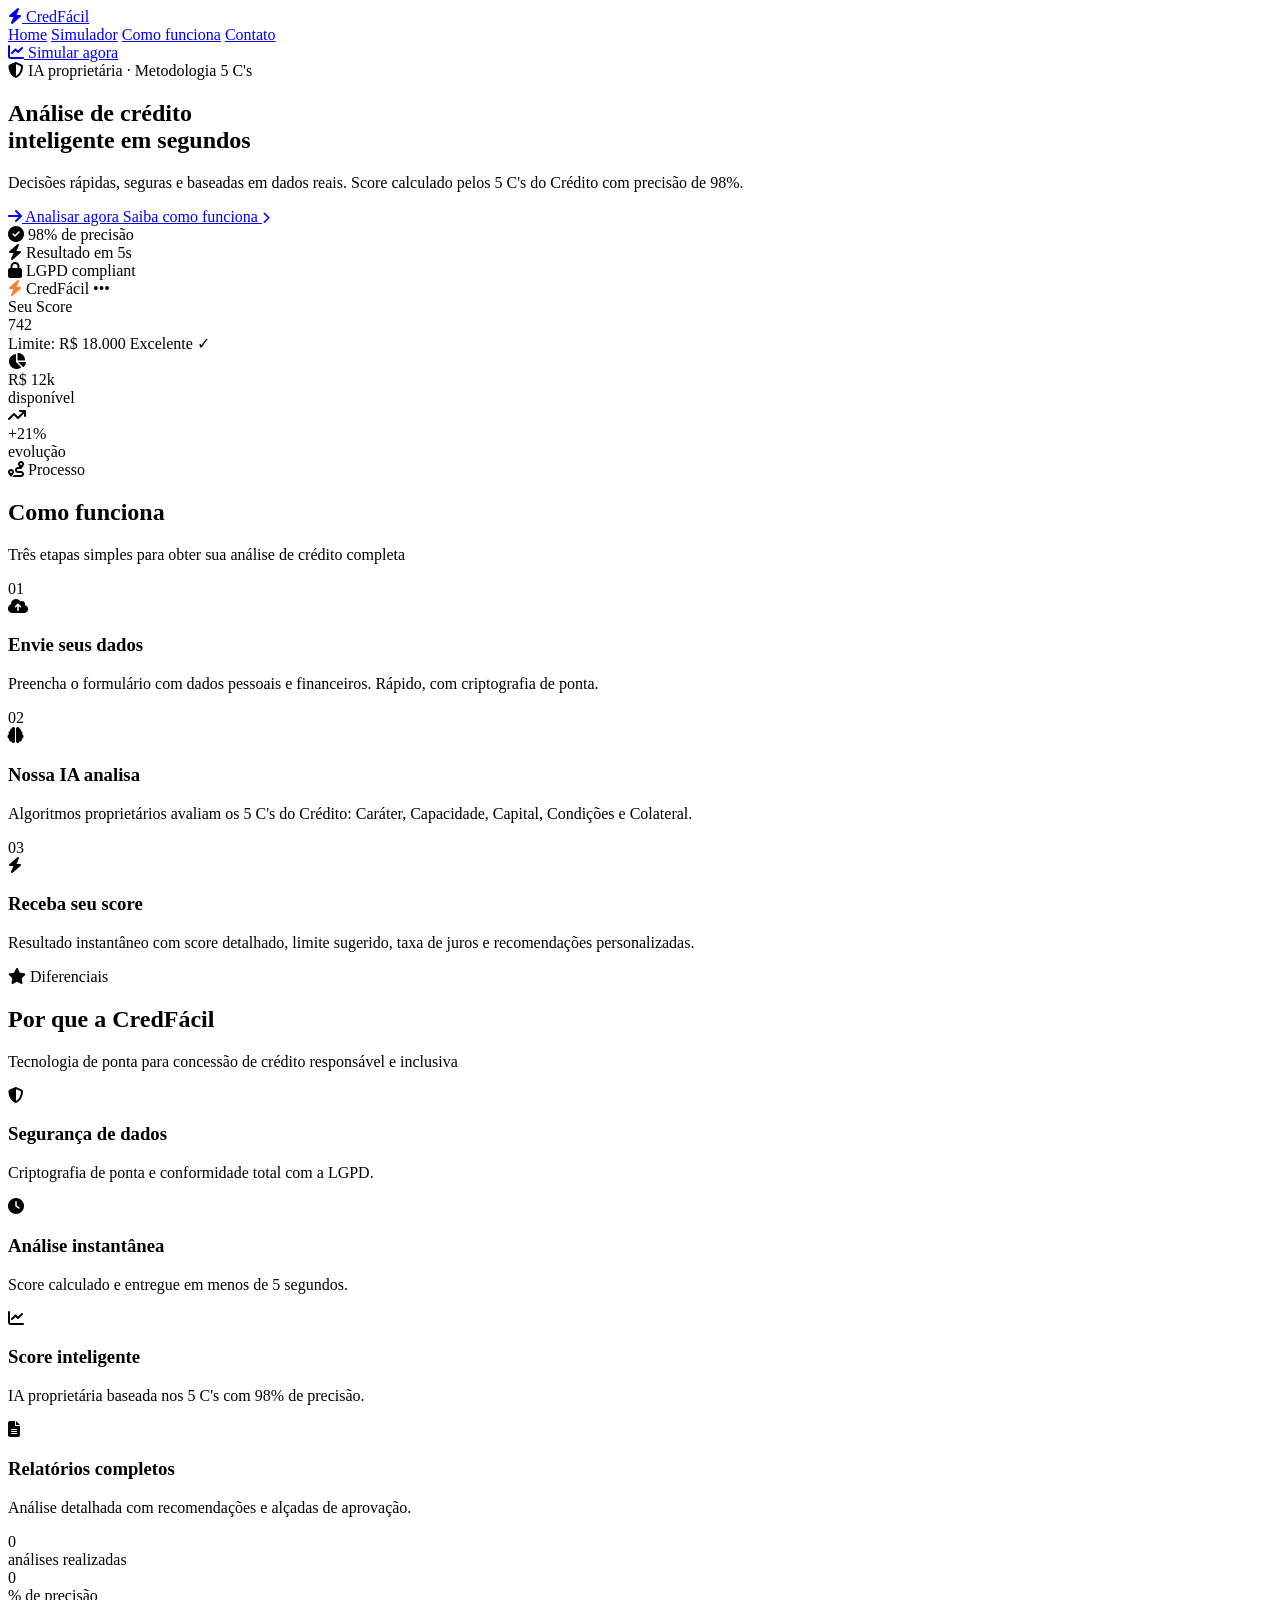
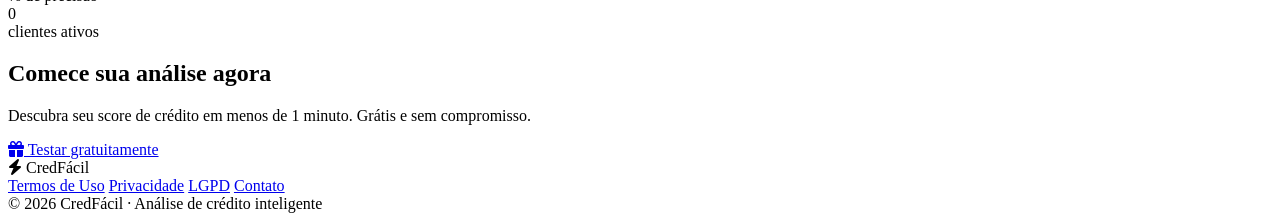
==== index.html @ ec614c06 "Add files via upload" ====
<!DOCTYPE html>
<html lang="pt-BR">
<head>
  <meta charset="UTF-8">
  <meta name="viewport" content="width=device-width, initial-scale=1.0">
  <title>CredFácil · Análise de crédito inteligente</title>

  <!-- Fontes -->
  <link rel="preconnect" href="https://fonts.googleapis.com">
  <link rel="preconnect" href="https://fonts.gstatic.com" crossorigin>
  <link href="https://fonts.googleapis.com/css2?family=Syne:wght@400;500;600;700;800&family=DM+Sans:opsz,wght@9..40,300;9..40,400;9..40,500;9..40,600&display=swap" rel="stylesheet">

  <!-- Ícones -->
  <link rel="stylesheet" href="https://cdnjs.cloudflare.com/ajax/libs/font-awesome/6.4.0/css/all.min.css">

  <!-- Estilos -->
  <link rel="stylesheet" href="css/variables.css">
  <link rel="stylesheet" href="css/components.css">
  <link rel="stylesheet" href="css/index.css">
</head>
<body>

<div class="bg-ambient"></div>

<div class="container">

  <!-- ===== NAVBAR ===== -->
  <header class="navbar">
    <a href="index.html" class="logo">
      <i class="fas fa-bolt"></i> CredFácil
    </a>
    <nav class="nav-links">
      <a href="index.html"        class="nav-link active">Home</a>
      <a href="analise.html"      class="nav-link">Simulador</a>
      <a href="como-funciona.html" class="nav-link">Como funciona</a>
      <a href="contato.html"      class="nav-link">Contato</a>
    </nav>
    <a href="analise.html" class="btn-nav">
      <i class="fas fa-chart-line"></i> Simular agora
    </a>
  </header>

  <!-- ===== HERO ===== -->
  <section class="hero">
    <div class="hero-content">
      <div class="hero-badge">
        <i class="fas fa-shield-alt"></i> IA proprietária · Metodologia 5 C's
      </div>
      <h1 class="hero-title">
        Análise de crédito<br>
        <span class="grad">inteligente em segundos</span>
      </h1>
      <p class="hero-sub">
        Decisões rápidas, seguras e baseadas em dados reais.
        Score calculado pelos 5 C's do Crédito com precisão de 98%.
      </p>
      <div class="hero-cta">
        <a href="analise.html" class="btn-primary">
          <i class="fas fa-arrow-right"></i> Analisar agora
        </a>
        <a href="como-funciona.html" class="btn-ghost">
          Saiba como funciona
          <i class="fas fa-chevron-right" style="font-size:0.75rem"></i>
        </a>
      </div>
      <div class="hero-stats">
        <div class="hero-stat"><i class="fas fa-circle-check"></i> 98% de precisão</div>
        <div class="hero-stat"><i class="fas fa-bolt"></i> Resultado em 5s</div>
        <div class="hero-stat"><i class="fas fa-lock"></i> LGPD compliant</div>
      </div>
    </div>

    <!-- Mockup do celular -->
    <div class="phone-wrap">
      <div class="phone">
        <div class="phone-screen">
          <div class="ph-header">
            <span class="ph-logo">
              <i class="fas fa-bolt" style="color:#FF7E2B;margin-right:4px"></i>CredFácil
            </span>
            <span>•••</span>
          </div>
          <div class="ph-widget">
            <div class="ph-score-label">Seu Score</div>
            <div class="ph-score">742</div>
            <div class="ph-score-row">
              <span class="ph-score-limit">Limite: R$ 18.000</span>
              <span class="ph-score-status">Excelente ✓</span>
            </div>
          </div>
          <div class="ph-chips">
            <div class="ph-chip">
              <i class="fas fa-chart-pie"></i>
              <div class="val">R$ 12k</div>
              <div class="lbl">disponível</div>
            </div>
            <div class="ph-chip">
              <i class="fas fa-arrow-trend-up"></i>
              <div class="val">+21%</div>
              <div class="lbl">evolução</div>
            </div>
          </div>
          <div class="ph-bars">
            <div class="ph-bar" style="height:45%;animation-delay:.1s"></div>
            <div class="ph-bar" style="height:62%;animation-delay:.2s"></div>
            <div class="ph-bar" style="height:40%;animation-delay:.3s"></div>
            <div class="ph-bar" style="height:78%;animation-delay:.4s"></div>
            <div class="ph-bar" style="height:55%;animation-delay:.5s"></div>
            <div class="ph-bar" style="height:90%;animation-delay:.6s"></div>
          </div>
        </div>
      </div>
    </div>
  </section>

  <!-- ===== COMO FUNCIONA ===== -->
  <section class="section" id="como-funciona">
    <div class="badge-label badge-orange"><i class="fas fa-route"></i> Processo</div>
    <h2 class="section-title">Como <span class="grad">funciona</span></h2>
    <p class="section-sub">Três etapas simples para obter sua análise de crédito completa</p>

    <div class="steps-grid">
      <div class="step-card">
        <div class="step-num">01</div>
        <div class="step-icon"><i class="fas fa-cloud-upload-alt"></i></div>
        <h3>Envie seus dados</h3>
        <p>Preencha o formulário com dados pessoais e financeiros. Rápido, com criptografia de ponta.</p>
      </div>
      <div class="step-card">
        <div class="step-num">02</div>
        <div class="step-icon"><i class="fas fa-brain"></i></div>
        <h3>Nossa IA analisa</h3>
        <p>Algoritmos proprietários avaliam os 5 C's do Crédito: Caráter, Capacidade, Capital, Condições e Colateral.</p>
      </div>
      <div class="step-card">
        <div class="step-num">03</div>
        <div class="step-icon"><i class="fas fa-bolt"></i></div>
        <h3>Receba seu score</h3>
        <p>Resultado instantâneo com score detalhado, limite sugerido, taxa de juros e recomendações personalizadas.</p>
      </div>
    </div>
  </section>

  <!-- ===== BENEFÍCIOS ===== -->
  <section class="section">
    <div class="badge-label badge-purple"><i class="fas fa-star"></i> Diferenciais</div>
    <h2 class="section-title">Por que a <span class="grad">CredFácil</span></h2>
    <p class="section-sub">Tecnologia de ponta para concessão de crédito responsável e inclusiva</p>

    <div class="benefits-grid">
      <div class="benefit-card">
        <div class="benefit-icon"><i class="fas fa-shield-alt"></i></div>
        <h3>Segurança de dados</h3>
        <p>Criptografia de ponta e conformidade total com a LGPD.</p>
      </div>
      <div class="benefit-card">
        <div class="benefit-icon"><i class="fas fa-clock"></i></div>
        <h3>Análise instantânea</h3>
        <p>Score calculado e entregue em menos de 5 segundos.</p>
      </div>
      <div class="benefit-card">
        <div class="benefit-icon"><i class="fas fa-chart-line"></i></div>
        <h3>Score inteligente</h3>
        <p>IA proprietária baseada nos 5 C's com 98% de precisão.</p>
      </div>
      <div class="benefit-card">
        <div class="benefit-icon"><i class="fas fa-file-alt"></i></div>
        <h3>Relatórios completos</h3>
        <p>Análise detalhada com recomendações e alçadas de aprovação.</p>
      </div>
    </div>
  </section>

  <!-- ===== ESTATÍSTICAS ===== -->
  <div class="stats-section">
    <div>
      <div class="stat-num" data-target="25000">0</div>
      <div class="stat-lbl">análises realizadas</div>
    </div>
    <div>
      <div class="stat-num" data-target="98">0</div>
      <div class="stat-lbl">% de precisão</div>
    </div>
    <div>
      <div class="stat-num" data-target="15000">0</div>
      <div class="stat-lbl">clientes ativos</div>
    </div>
  </div>

  <div class="divider-line"></div>

  <!-- ===== CTA ===== -->
  <section class="cta-section">
    <h2>Comece sua análise agora</h2>
    <p>Descubra seu score de crédito em menos de 1 minuto. Grátis e sem compromisso.</p>
    <a href="analise.html" class="btn-cta">
      <i class="fas fa-gift"></i> Testar gratuitamente
    </a>
  </section>

  <!-- ===== FOOTER ===== -->
  <footer class="footer">
    <div class="footer-inner">
      <div class="footer-logo">
        <i class="fas fa-bolt" style="color:var(--orange)"></i> CredFácil
      </div>
      <div class="footer-links">
        <a href="#">Termos de Uso</a>
        <a href="#">Privacidade</a>
        <a href="#">LGPD</a>
        <a href="contato.html">Contato</a>
      </div>
      <div class="footer-copy">© 2026 CredFácil · Análise de crédito inteligente</div>
    </div>
  </footer>

</div><!-- /container -->

<!-- Scripts -->
<script src="js/utils.js"></script>
<script src="js/main.js"></script>

</body>
</html>
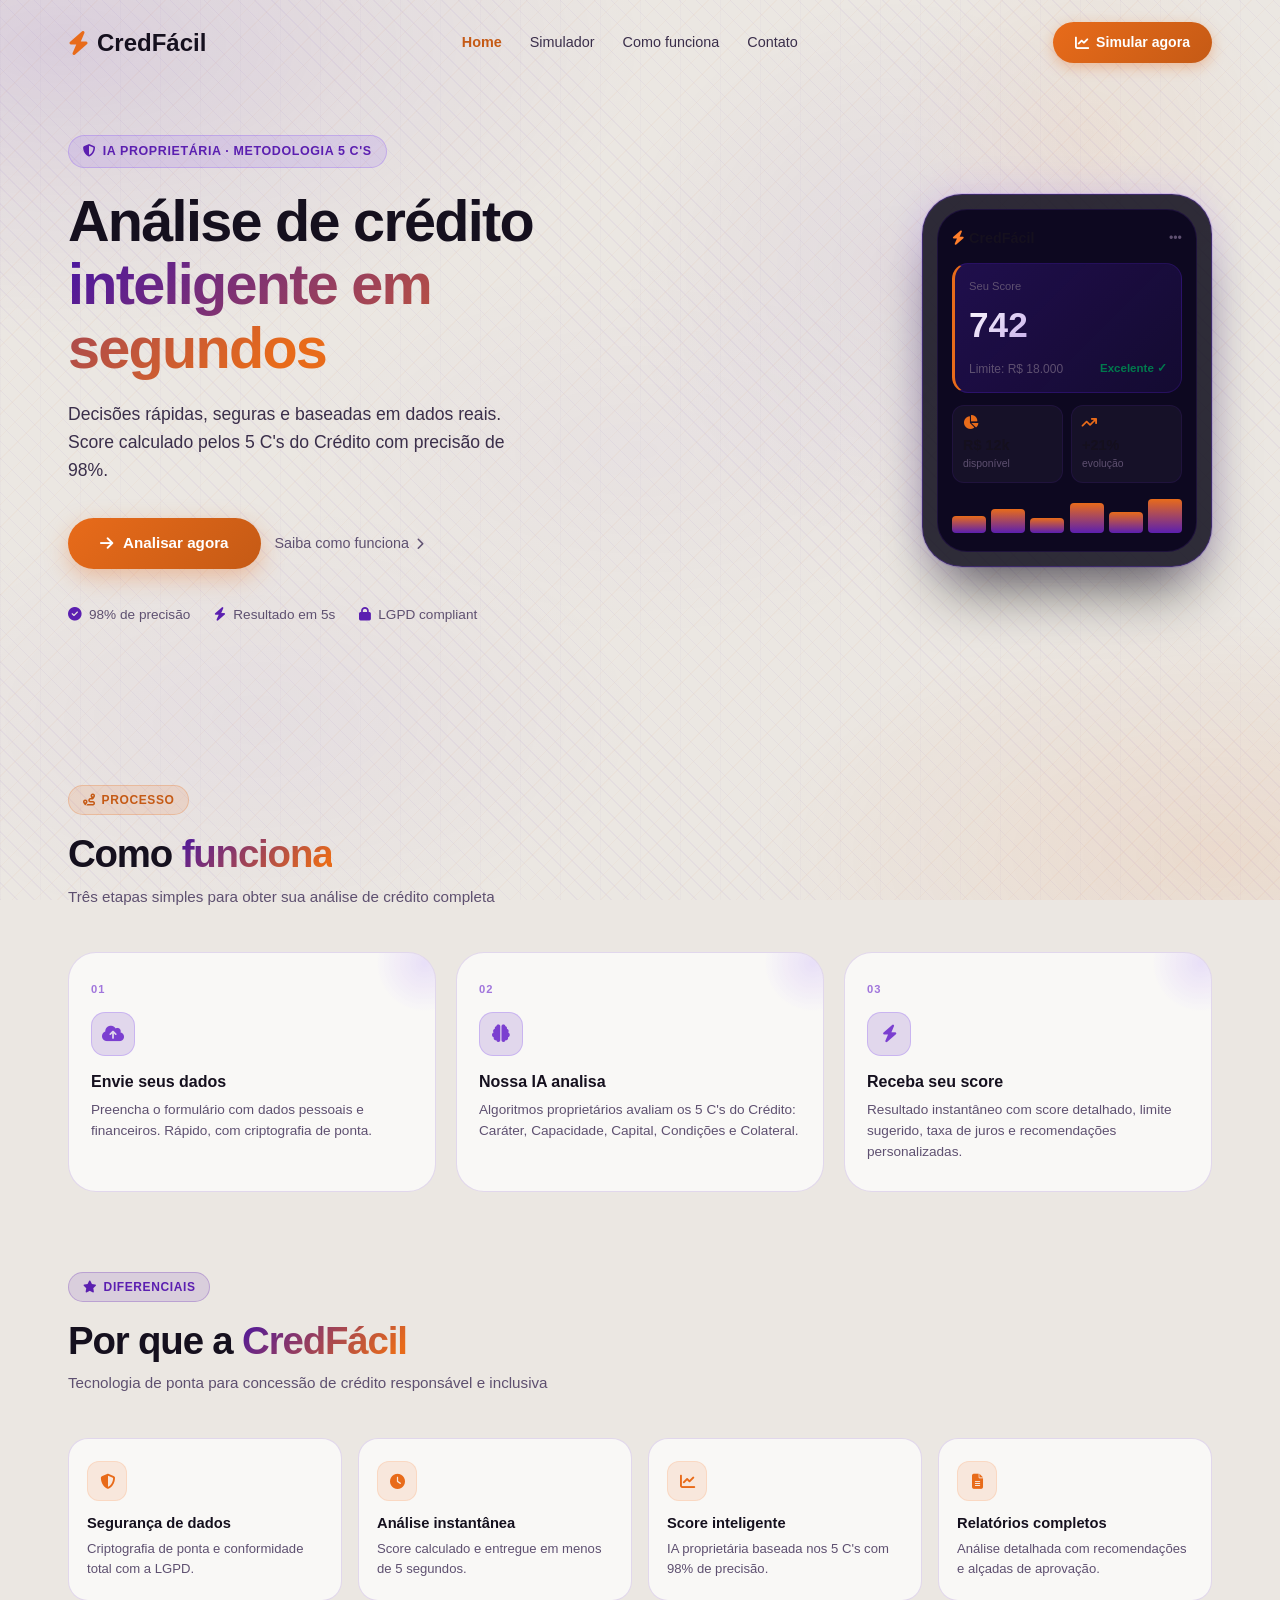
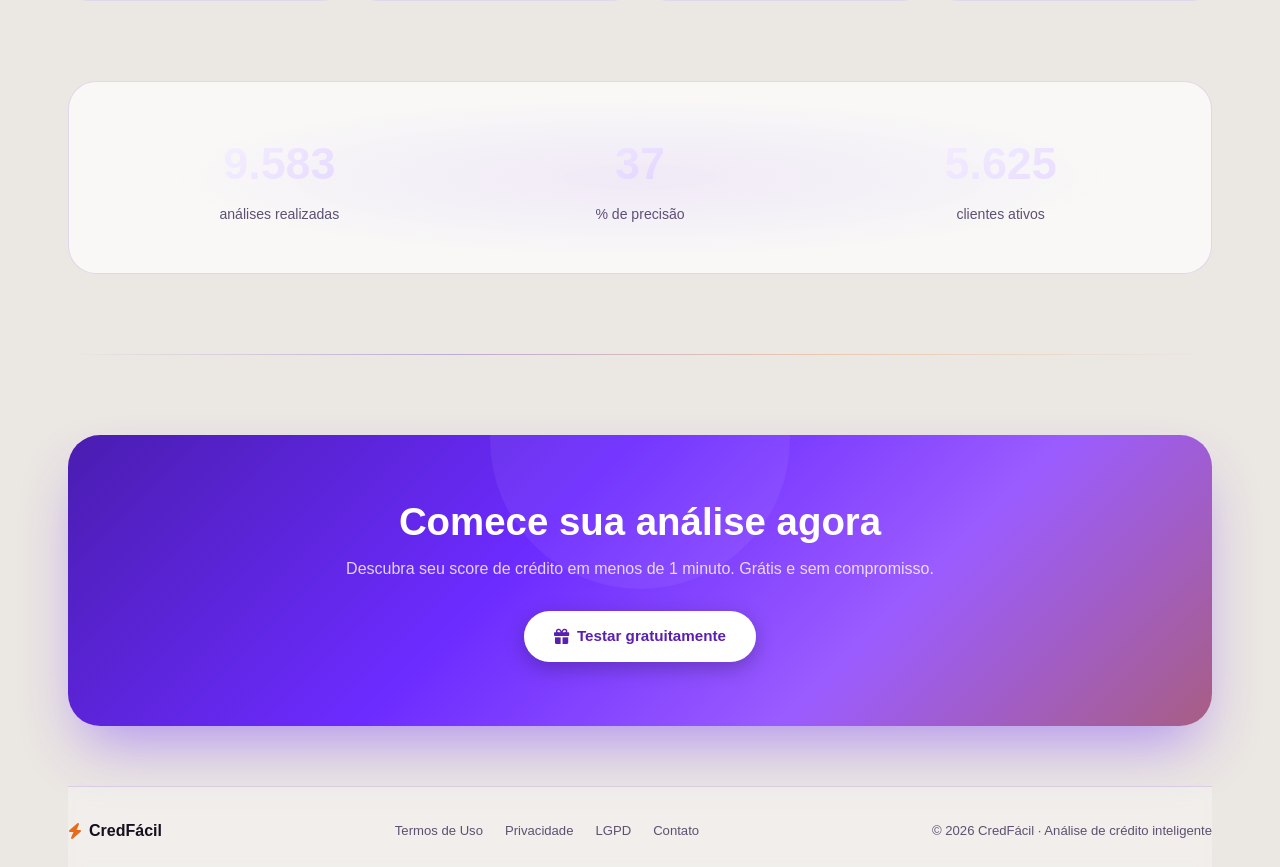
==== commit 296f892a: "Update index.html" ====
--- a/index.html
+++ b/index.html
@@ -216,9 +216,17 @@
 
 </div><!-- /container -->
 
+<!-- VLibras (acessibilidade) -->
+<div vw class="enabled">
+  <div vw-access-button class="active"></div>
+  <div vw-plugin-wrapper><div class="vw-plugin-top-wrapper"></div></div>
+</div>
+<script src="https://vlibras.gov.br/app/vlibras-plugin.js"></script>
+<script>new window.VLibras.Widget('https://vlibras.gov.br/app');</script>
+  
 <!-- Scripts -->
 <script src="js/utils.js"></script>
 <script src="js/main.js"></script>
 
 </body>
-</html>+</html>
--- a/css/variables.css
+++ b/css/variables.css
@@ -0,0 +1,249 @@
+/* ============================================================
+   CREDFÁCIL — VARIABLES & RESET (TEMA STONE CLARO + ORGÂNICO)
+   Tokens de design compartilhados por todas as páginas
+   ============================================================ */
+
+:root {
+  /* Cores principais */
+  --purple:        #5B1FB0;      /* Roxo mais escuro para melhor contraste */
+  --purple-mid:    #7B3FD0;
+  --purple-light:  #9B6BDF;
+  --purple-soft:   rgba(91, 31, 176, 0.15);
+  --orange:        #E86B1A;      /* Laranja mais vibrante */
+  --orange-soft:   rgba(232, 107, 26, 0.12);
+  --orange-dark:   #C55A15;
+
+  /* Fundos - Tema Stone Claro */
+  --bg:            #EBE7E2;
+  --bg2:           #E0DBD5;
+  --surface:       rgba(255, 255, 255, 0.70);
+  --surface-dark:  rgba(255, 255, 255, 0.85);
+
+  /* Bordas */
+  --border:        rgba(91, 31, 176, 0.15);
+  --border-active: rgba(91, 31, 176, 0.40);
+
+  /* Texto - ALTO CONTRASTE */
+  --text:          #15101E;      /* Quase preto - máxima legibilidade */
+  --text-dim:      #3A2E4A;      /* Roxo escuro legível */
+  --text-muted:    #5E5070;      /* Roxo acinzentado */
+  --text-light:    #7A6B8A;      /* Para placeholders */
+
+  /* Feedback */
+  --success:       #007A4D;
+  --success-light: #00A86B;
+  --warning:       #B8860B;
+  --warning-light: #D4A810;
+  --danger:        #C62828;
+  --danger-light:  #E53935;
+
+  /* Gradientes para textos */
+  --grad-text:     linear-gradient(135deg, #4A15A0 0%, #E86B1A 90%);
+
+  /* Bordas arredondadas */
+  --radius-sm:     12px;
+  --radius:        20px;
+  --radius-lg:     28px;
+  --radius-xl:     40px;
+}
+
+/* ===== RESET ===== */
+*, *::before, *::after {
+  margin: 0;
+  padding: 0;
+  box-sizing: border-box;
+}
+
+/* ===== BASE ===== */
+body {
+  font-family: 'DM Sans', sans-serif;
+  background: var(--bg);
+  color: var(--text);
+  min-height: 100vh;
+  overflow-x: hidden;
+  line-height: 1.5;
+  position: relative;
+}
+
+/* ═══════════════════════════════════════════════════════════
+   TEXTURA - LINHAS + MANCHAS ORGÂNICAS (APLICADA EM TODAS AS PÁGINAS)
+   ═══════════════════════════════════════════════════════════ */
+
+/* Camada 1: Linhas diagonais sutis */
+body::before {
+  content: '';
+  position: fixed;
+  inset: 0;
+  background-image: 
+    /* Linhas finas roxas */
+    repeating-linear-gradient(45deg, 
+      rgba(91, 31, 176, 0.04) 0px, 
+      rgba(91, 31, 176, 0.04) 1px,
+      transparent 1px, 
+      transparent 12px),
+    /* Linhas finas laranjas */
+    repeating-linear-gradient(-45deg, 
+      rgba(232, 107, 26, 0.03) 0px, 
+      rgba(232, 107, 26, 0.03) 1px,
+      transparent 1px, 
+      transparent 16px),
+    /* Linhas verticais sutis */
+    repeating-linear-gradient(90deg,
+      rgba(91, 31, 176, 0.02) 0px,
+      rgba(91, 31, 176, 0.02) 1px,
+      transparent 1px,
+      transparent 40px);
+  pointer-events: none;
+  z-index: 0;
+}
+
+/* Camada 2: Manchas orgânicas coloridas */
+body::after {
+  content: '';
+  position: fixed;
+  inset: 0;
+  background: 
+    /* Mancha roxa - superior esquerda (grande) */
+    radial-gradient(ellipse 70% 50% at 5% 5%, 
+      rgba(91, 31, 176, 0.12) 0%, 
+      rgba(91, 31, 176, 0.04) 40%,
+      transparent 65%),
+    /* Mancha laranja - inferior direita */
+    radial-gradient(ellipse 60% 45% at 95% 95%, 
+      rgba(232, 107, 26, 0.10) 0%, 
+      transparent 60%),
+    /* Mancha roxa - centro-direita */
+    radial-gradient(circle 500px at 70% 30%, 
+      rgba(91, 31, 176, 0.06) 0%, 
+      transparent 55%),
+    /* Mancha laranja - canto superior direito */
+    radial-gradient(circle 350px at 85% 15%, 
+      rgba(232, 107, 26, 0.06) 0%, 
+      transparent 55%),
+    /* Mancha roxa - inferior esquerda */
+    radial-gradient(ellipse 50% 40% at 20% 80%, 
+      rgba(123, 63, 208, 0.05) 0%, 
+      transparent 60%),
+    /* Mancha central sutil */
+    radial-gradient(ellipse 40% 30% at 50% 50%, 
+      rgba(155, 107, 223, 0.04) 0%, 
+      transparent 70%);
+  pointer-events: none;
+  z-index: 0;
+}
+
+/* ===== LAYOUT ===== */
+.container {
+  max-width: 1200px;
+  margin: 0 auto;
+  padding: 0 28px;
+  position: relative;
+  z-index: 1;
+}
+
+/* ===== TIPOGRAFIA ===== */
+h1, h2, h3, h4 {
+  font-family: 'Syne', sans-serif;
+  letter-spacing: normal;
+  font-weight: 700;
+  line-height: 1.2;
+  color: var(--text);
+}
+
+.grad {
+  background: var(--grad-text);
+  -webkit-background-clip: text;
+  background-clip: text;
+  color: transparent;
+}
+
+/* Textos com cor roxa - agora com contraste adequado */
+.text-purple {
+  color: var(--purple);
+  font-weight: 600;
+}
+
+.text-orange {
+  color: var(--orange-dark);
+  font-weight: 600;
+}
+
+/* ===== TRANSIÇÕES ENTRE PÁGINAS ===== */
+.container {
+  animation: pageEnter 0.4s cubic-bezier(0.16, 1, 0.3, 1);
+}
+
+@keyframes pageEnter {
+  0% {
+    opacity: 0;
+    transform: translateY(12px);
+  }
+  100% {
+    opacity: 1;
+    transform: translateY(0);
+  }
+}
+
+/* ===== ANIMAÇÕES GLOBAIS ===== */
+@keyframes fadeInUp {
+  from { opacity: 0; transform: translateY(20px); }
+  to   { opacity: 1; transform: translateY(0); }
+}
+
+@keyframes floatUp {
+  from { opacity: 0; transform: translateY(28px); }
+  to   { opacity: 1; transform: translateY(0); }
+}
+
+@keyframes spin {
+  to { transform: rotate(360deg); }
+}
+
+@keyframes growBar {
+  from { transform: scaleY(0); transform-origin: bottom; }
+  to   { transform: scaleY(1); }
+}
+
+@keyframes fadeIn {
+  to { opacity: 1; }
+}
+
+@keyframes slideInLeft {
+  from { opacity: 0; transform: translateX(-30px); }
+  to   { opacity: 1; transform: translateX(0); }
+}
+
+@keyframes slideInRight {
+  from { opacity: 0; transform: translateX(30px); }
+  to   { opacity: 1; transform: translateX(0); }
+}
+
+@keyframes pulse {
+  0%, 100% { transform: scale(1); }
+  50% { transform: scale(1.05); }
+}
+
+@keyframes shimmer {
+  0% { background-position: -200% 0; }
+  100% { background-position: 200% 0; }
+}
+
+/* ===== SCROLLBAR ESTILIZADA ===== */
+::-webkit-scrollbar {
+  width: 8px;
+  height: 8px;
+}
+
+::-webkit-scrollbar-track {
+  background: rgba(91, 31, 176, 0.08);
+  border-radius: 4px;
+}
+
+::-webkit-scrollbar-thumb {
+  background: rgba(91, 31, 176, 0.30);
+  border-radius: 4px;
+}
+
+::-webkit-scrollbar-thumb:hover {
+  background: rgba(91, 31, 176, 0.45);
+}
--- a/css/components.css
+++ b/css/components.css
@@ -0,0 +1,501 @@
+/* ============================================================
+   CREDFÁCIL — COMPONENTS (TEMA STONE CLARO)
+   Navbar, Footer, Botões, Badges, Cards reutilizáveis
+   ============================================================ */
+
+/* ===== NAVBAR ===== */
+.navbar {
+  display: flex;
+  align-items: center;
+  justify-content: space-between;
+  padding: 22px 0;
+}
+
+.logo {
+  font-family: 'Syne', sans-serif;
+  font-size: 1.5rem;
+  font-weight: 800;
+  color: var(--text);
+  text-decoration: none;
+  display: flex;
+  align-items: center;
+  gap: 8px;
+}
+.logo i { color: var(--orange); }
+
+.nav-links {
+  display: flex;
+  gap: 28px;
+}
+
+.nav-link {
+  color: var(--text-dim);
+  text-decoration: none;
+  font-size: 0.9rem;
+  font-weight: 500;
+  transition: all 0.2s;
+}
+.nav-link:hover { 
+  color: var(--text);
+}
+.nav-link.active { 
+  color: var(--orange-dark);
+  font-weight: 600;
+}
+
+/* ===== BOTÕES COM ANIMAÇÕES RESTAURADAS ===== */
+
+/* Botão Primário - Analisar Agora */
+.btn-primary {
+  background: linear-gradient(135deg, var(--orange), var(--orange-dark));
+  color: white;
+  padding: 14px 32px;
+  border-radius: 50px;
+  text-decoration: none;
+  font-size: 0.95rem;
+  font-weight: 700;
+  font-family: 'DM Sans', sans-serif;
+  display: inline-flex;
+  align-items: center;
+  gap: 10px;
+  border: none;
+  cursor: pointer;
+  box-shadow: 0 8px 24px rgba(232, 107, 26, 0.35);
+  transition: all 0.3s cubic-bezier(0.16, 1, 0.3, 1);
+  position: relative;
+  overflow: hidden;
+}
+.btn-primary::before {
+  content: '';
+  position: absolute;
+  top: 0;
+  left: -100%;
+  width: 100%;
+  height: 100%;
+  background: linear-gradient(90deg, transparent, rgba(255,255,255,0.3), transparent);
+  transition: left 0.5s;
+}
+.btn-primary:hover {
+  transform: translateY(-3px);
+  box-shadow: 0 14px 32px rgba(232, 107, 26, 0.45);
+}
+.btn-primary:hover::before {
+  left: 100%;
+}
+.btn-primary:active {
+  transform: translateY(-1px);
+  box-shadow: 0 6px 18px rgba(232, 107, 26, 0.40);
+}
+
+/* Botão Submit (Analisar Crédito) */
+.btn-submit {
+  width: 100%;
+  padding: 15px;
+  background: linear-gradient(135deg, var(--purple), #4A15A0);
+  border: none;
+  border-radius: var(--radius-sm);
+  color: white;
+  font-size: 0.95rem;
+  font-weight: 700;
+  font-family: 'DM Sans', sans-serif;
+  cursor: pointer;
+  transition: all 0.3s cubic-bezier(0.16, 1, 0.3, 1);
+  display: flex;
+  align-items: center;
+  justify-content: center;
+  gap: 10px;
+  box-shadow: 0 8px 24px rgba(91, 31, 176, 0.35);
+  position: relative;
+  overflow: hidden;
+}
+.btn-submit::before {
+  content: '';
+  position: absolute;
+  top: 0;
+  left: -100%;
+  width: 100%;
+  height: 100%;
+  background: linear-gradient(90deg, transparent, rgba(255,255,255,0.2), transparent);
+  transition: left 0.5s;
+}
+.btn-submit:hover {
+  transform: translateY(-3px);
+  box-shadow: 0 14px 32px rgba(91, 31, 176, 0.45);
+  background: linear-gradient(135deg, #6B2FD0, #5B1FB0);
+}
+.btn-submit:hover::before {
+  left: 100%;
+}
+.btn-submit:active {
+  transform: translateY(-1px);
+  box-shadow: 0 6px 18px rgba(91, 31, 176, 0.40);
+}
+.btn-submit:disabled {
+  opacity: 0.6;
+  cursor: not-allowed;
+  transform: none;
+  box-shadow: 0 4px 12px rgba(91, 31, 176, 0.20);
+}
+
+/* Botão Reset (Limpar Formulário) */
+.btn-reset {
+  width: 100%;
+  padding: 12px;
+  background: transparent;
+  border: 1.5px solid var(--border);
+  border-radius: var(--radius-sm);
+  color: var(--text-dim);
+  font-size: 0.88rem;
+  font-weight: 500;
+  font-family: 'DM Sans', sans-serif;
+  cursor: pointer;
+  transition: all 0.25s ease;
+  margin-top: 10px;
+  display: flex;
+  align-items: center;
+  justify-content: center;
+  gap: 8px;
+}
+.btn-reset:hover {
+  border-color: var(--purple);
+  color: var(--purple);
+  background: rgba(91, 31, 176, 0.05);
+  transform: translateY(-2px);
+}
+.btn-reset:active {
+  transform: translateY(0);
+}
+
+/* Botão Outline */
+.btn-outline {
+  background: transparent;
+  border: 1.5px solid var(--border);
+  color: var(--text-dim);
+  padding: 12px 24px;
+  border-radius: 50px;
+  text-decoration: none;
+  font-size: 0.88rem;
+  font-weight: 500;
+  font-family: 'DM Sans', sans-serif;
+  display: inline-flex;
+  align-items: center;
+  gap: 7px;
+  cursor: pointer;
+  transition: all 0.25s ease;
+}
+.btn-outline:hover {
+  border-color: var(--purple);
+  color: var(--purple);
+  background: rgba(91, 31, 176, 0.05);
+  transform: translateY(-2px);
+}
+
+/* Botão de Navegação */
+.btn-nav {
+  background: linear-gradient(135deg, var(--orange), var(--orange-dark));
+  color: white;
+  padding: 10px 22px;
+  border-radius: 50px;
+  text-decoration: none;
+  font-size: 0.88rem;
+  font-weight: 600;
+  transition: all 0.25s ease;
+  display: flex;
+  align-items: center;
+  gap: 7px;
+  box-shadow: 0 4px 14px rgba(232, 107, 26, 0.35);
+}
+.btn-nav:hover {
+  transform: translateY(-2px);
+  box-shadow: 0 8px 20px rgba(232, 107, 26, 0.45);
+}
+
+.btn-nav-ghost {
+  background: var(--surface);
+  border: 1.5px solid var(--border);
+  color: var(--text-dim);
+  padding: 9px 20px;
+  border-radius: 50px;
+  text-decoration: none;
+  font-size: 0.88rem;
+  font-weight: 500;
+  transition: all 0.25s ease;
+  display: flex;
+  align-items: center;
+  gap: 7px;
+}
+.btn-nav-ghost:hover {
+  border-color: var(--purple);
+  color: var(--purple);
+  background: rgba(91, 31, 176, 0.05);
+  transform: translateY(-2px);
+}
+
+/* Botão Ghost */
+.btn-ghost {
+  color: var(--text-muted);
+  font-size: 0.9rem;
+  text-decoration: none;
+  display: flex;
+  align-items: center;
+  gap: 7px;
+  transition: all 0.2s;
+  background: none;
+  border: none;
+  cursor: pointer;
+  font-family: 'DM Sans', sans-serif;
+}
+.btn-ghost:hover { 
+  color: var(--purple);
+  transform: translateX(4px);
+}
+
+/* Botão CTA */
+.btn-cta {
+  background: white;
+  color: var(--purple);
+  font-weight: 700;
+  font-size: 1rem;
+  padding: 14px 32px;
+  border-radius: 50px;
+  text-decoration: none;
+  display: inline-flex;
+  align-items: center;
+  gap: 10px;
+  box-shadow: 0 8px 24px rgba(0, 0, 0, 0.12);
+  transition: all 0.3s cubic-bezier(0.16, 1, 0.3, 1);
+}
+.btn-cta:hover {
+  transform: translateY(-3px);
+  box-shadow: 0 14px 32px rgba(0, 0, 0, 0.18);
+}
+.btn-cta:active {
+  transform: translateY(-1px);
+}
+
+/* ===== CARDS ===== */
+.card {
+  background: var(--surface-dark);
+  backdrop-filter: blur(16px);
+  -webkit-backdrop-filter: blur(16px);
+  border: 1px solid rgba(255, 255, 255, 0.50);
+  border-radius: var(--radius-lg);
+  padding: 32px;
+  box-shadow: 0 8px 32px rgba(0, 0, 0, 0.06);
+  transition: transform 0.3s ease, box-shadow 0.3s ease;
+}
+.card:hover {
+  box-shadow: 0 12px 40px rgba(91, 31, 176, 0.08);
+}
+
+.card-title {
+  font-family: 'Syne', sans-serif;
+  font-size: 1rem;
+  font-weight: 700;
+  color: var(--text);
+  margin-bottom: 24px;
+  display: flex;
+  align-items: center;
+  gap: 10px;
+}
+
+.card-icon {
+  width: 32px;
+  height: 32px;
+  border-radius: 10px;
+  display: flex;
+  align-items: center;
+  justify-content: center;
+  font-size: 0.85rem;
+}
+.card-icon-purple { 
+  background: rgba(91, 31, 176, 0.15); 
+  color: var(--purple); 
+}
+.card-icon-orange { 
+  background: rgba(232, 107, 26, 0.15); 
+  color: var(--orange-dark); 
+}
+
+/* ===== BADGES / LABELS ===== */
+.badge-label {
+  display: inline-flex;
+  align-items: center;
+  gap: 6px;
+  padding: 5px 14px;
+  border-radius: 50px;
+  font-size: 0.75rem;
+  font-weight: 700;
+  letter-spacing: 0.05em;
+  text-transform: uppercase;
+  margin-bottom: 16px;
+}
+.badge-purple {
+  background: rgba(91, 31, 176, 0.12);
+  border: 1px solid rgba(91, 31, 176, 0.25);
+  color: var(--purple);
+}
+.badge-orange {
+  background: rgba(232, 107, 26, 0.12);
+  border: 1px solid rgba(232, 107, 26, 0.25);
+  color: var(--orange-dark);
+}
+
+/* ===== STATUS BADGES ===== */
+.status-badge {
+  display: inline-flex;
+  align-items: center;
+  gap: 7px;
+  padding: 8px 20px;
+  border-radius: 50px;
+  font-size: 0.85rem;
+  font-weight: 700;
+  letter-spacing: 0.05em;
+  text-transform: uppercase;
+  margin-top: 14px;
+}
+.status-low  { 
+  background: rgba(0, 214, 143, 0.15); 
+  color: #005A3A; 
+  border: 1px solid rgba(0, 214, 143, 0.30); 
+}
+.status-mid  { 
+  background: rgba(245, 200, 66, 0.15); 
+  color: #8A6A08; 
+  border: 1px solid rgba(245, 200, 66, 0.30); 
+}
+.status-high { 
+  background: rgba(255, 77, 106, 0.15); 
+  color: #B71C1C; 
+  border: 1px solid rgba(255, 77, 106, 0.30); 
+}
+
+/* ===== SECTION HEADER ===== */
+.section-title {
+  font-family: 'Syne', sans-serif;
+  font-size: clamp(1.8rem, 3vw, 2.6rem);
+  font-weight: 800;
+  letter-spacing: -0.03em;
+  margin-bottom: 8px;
+  color: var(--text);
+}
+.section-sub {
+  color: var(--text-muted);
+  font-size: 0.95rem;
+  margin-bottom: 44px;
+  max-width: 500px;
+}
+
+/* ===== DIVIDER / LINHAS DECORATIVAS ===== */
+.divider-line {
+  height: 1px;
+  background: linear-gradient(90deg, 
+    transparent, 
+    rgba(91, 31, 176, 0.30), 
+    rgba(232, 107, 26, 0.25), 
+    transparent);
+  margin: 0 0 80px;
+}
+
+.glow-line {
+  height: 2px;
+  background: linear-gradient(90deg, 
+    transparent, 
+    var(--purple-mid), 
+    var(--orange), 
+    transparent);
+  width: 100%;
+  margin: 30px 0;
+}
+
+/* ===== FOOTER ===== */
+.footer {
+  border-top: 1px solid var(--border);
+  padding: 32px 0 24px;
+  background: rgba(255, 255, 255, 0.30);
+  backdrop-filter: blur(8px);
+  -webkit-backdrop-filter: blur(8px);
+}
+.footer-inner {
+  display: flex;
+  align-items: center;
+  justify-content: space-between;
+  flex-wrap: wrap;
+  gap: 16px;
+}
+.footer-logo {
+  font-family: 'Syne', sans-serif;
+  font-weight: 800;
+  display: flex;
+  align-items: center;
+  gap: 7px;
+  color: var(--text);
+}
+.footer-links { display: flex; gap: 22px; }
+.footer-links a {
+  color: var(--text-muted);
+  text-decoration: none;
+  font-size: 0.82rem;
+  transition: color 0.2s;
+}
+.footer-links a:hover { color: var(--purple); }
+.footer-copy { color: var(--text-muted); font-size: 0.82rem; }
+
+/* ===== FORMULÁRIO ===== */
+.form-group label {
+  display: block;
+  margin-bottom: 7px;
+  font-size: 0.82rem;
+  font-weight: 600;
+  color: var(--text-dim);
+  letter-spacing: 0.01em;
+}
+
+.form-control {
+  width: 100%;
+  padding: 12px 16px;
+  background: rgba(255, 255, 255, 0.70);
+  border: 1.5px solid var(--border);
+  border-radius: var(--radius-sm);
+  color: var(--text);
+  font-size: 0.92rem;
+  font-family: 'DM Sans', sans-serif;
+  transition: all 0.2s;
+  appearance: none;
+  -webkit-appearance: none;
+}
+.form-control:focus {
+  outline: none;
+  border-color: var(--purple);
+  background: rgba(255, 255, 255, 0.90);
+  box-shadow: 0 0 0 4px rgba(91, 31, 176, 0.10);
+}
+.form-control::placeholder { 
+  color: var(--text-light); 
+}
+.form-control option { 
+  background: #EBE7E2; 
+  color: var(--text);
+}
+
+/* ===== LOADING SPINNER ===== */
+.spinner {
+  width: 40px;
+  height: 40px;
+  border: 3px solid rgba(91, 31, 176, 0.15);
+  border-top-color: var(--purple);
+  border-radius: 50%;
+  animation: spin 0.9s linear infinite;
+  margin: 0 auto;
+}
+
+/* ===== RESPONSIVO ===== */
+@media (max-width: 900px) {
+  .nav-links { display: none; }
+}
+
+@media (max-width: 600px) {
+  .container { padding: 0 16px; }
+  .footer-inner { flex-direction: column; text-align: center; }
+  .footer-links { flex-wrap: wrap; justify-content: center; }
+}
--- a/css/index.css
+++ b/css/index.css
@@ -0,0 +1,352 @@
+/* ============================================================
+   CREDFÁCIL — HOME (index.html) - TEMA STONE CLARO
+   Estilos exclusivos da página inicial
+   ============================================================ */
+
+/* ===== HERO ===== */
+.hero {
+  display: grid;
+  grid-template-columns: 1.1fr 0.9fr;
+  gap: 50px;
+  align-items: center;
+  padding: 50px 0 80px;
+}
+
+.hero-content { animation: floatUp 0.7s ease 0.1s both; }
+
+.hero-badge {
+  display: inline-flex;
+  align-items: center;
+  gap: 7px;
+  background: rgba(108, 43, 255, 0.10);
+  border: 1px solid rgba(108, 43, 255, 0.20);
+  color: var(--purple);
+  padding: 6px 14px;
+  border-radius: 50px;
+  font-size: 0.78rem;
+  font-weight: 700;
+  letter-spacing: 0.05em;
+  text-transform: uppercase;
+  margin-bottom: 22px;
+}
+
+.hero-title {
+  font-family: 'Syne', sans-serif;
+  font-size: clamp(2.4rem, 4.5vw, 3.8rem);
+  font-weight: 800;
+  line-height: 1.1;
+  letter-spacing: -0.03em;
+  margin-bottom: 20px;
+  color: var(--text);
+}
+
+.hero-sub {
+  font-size: 1.1rem;
+  color: var(--text-dim);
+  line-height: 1.6;
+  margin-bottom: 34px;
+  max-width: 440px;
+}
+
+.hero-cta {
+  display: flex;
+  align-items: center;
+  gap: 14px;
+  flex-wrap: wrap;
+}
+
+.hero-stats {
+  display: flex;
+  gap: 24px;
+  margin-top: 36px;
+  flex-wrap: wrap;
+}
+.hero-stat {
+  display: flex;
+  align-items: center;
+  gap: 7px;
+  font-size: 0.85rem;
+  color: var(--text-muted);
+}
+.hero-stat i { color: var(--purple); }
+
+/* ===== PHONE MOCKUP ===== */
+.phone-wrap {
+  display: flex;
+  justify-content: flex-end;
+  align-items: center;
+  animation: floatUp 0.7s ease 0.25s both;
+}
+
+.phone {
+  width: 290px;
+  background: rgba(14,11,26,0.85);
+  border: 1px solid rgba(108,43,255,0.25);
+  border-radius: 40px;
+  padding: 14px;
+  box-shadow:
+    0 40px 60px -20px rgba(0,0,0,0.60),
+    0 0 0 1px rgba(108,43,255,0.15),
+    0 0 40px rgba(108,43,255,0.15);
+}
+
+.phone-screen {
+  background: #0D0820;
+  border-radius: 30px;
+  padding: 18px 14px;
+  border: 1px solid rgba(155,92,255,0.12);
+}
+
+.ph-header {
+  display: flex;
+  justify-content: space-between;
+  align-items: center;
+  font-size: 0.78rem;
+  color: var(--text-muted);
+  margin-bottom: 14px;
+}
+.ph-logo {
+  font-family: 'Syne', sans-serif;
+  font-weight: 800;
+  font-size: 0.9rem;
+  color: var(--text);
+}
+
+.ph-widget {
+  background: linear-gradient(135deg, rgba(108,43,255,0.20), rgba(108,43,255,0.08));
+  border: 1px solid rgba(108,43,255,0.18);
+  border-left: 3px solid var(--orange);
+  border-radius: 16px;
+  padding: 14px;
+  margin-bottom: 12px;
+}
+.ph-score-label { font-size: 0.70rem; color: var(--text-muted); margin-bottom: 4px; }
+.ph-score {
+  font-family: 'Syne', sans-serif;
+  font-size: 2.2rem;
+  font-weight: 800;
+  background: linear-gradient(135deg, #fff, var(--purple-mid));
+  -webkit-background-clip: text;
+  background-clip: text;
+  color: transparent;
+}
+.ph-score-row {
+  display: flex;
+  justify-content: space-between;
+  align-items: center;
+  margin-top: 8px;
+}
+.ph-score-limit  { font-size: 0.75rem; color: var(--text-muted); }
+.ph-score-status { font-size: 0.72rem; font-weight: 700; color: var(--success); }
+
+.ph-chips {
+  display: grid;
+  grid-template-columns: 1fr 1fr;
+  gap: 8px;
+  margin-bottom: 12px;
+}
+.ph-chip {
+  background: rgba(255,255,255,0.04);
+  border: 1px solid var(--border);
+  border-radius: 12px;
+  padding: 10px;
+}
+.ph-chip i { font-size: 0.85rem; color: var(--orange); display: block; margin-bottom: 5px; }
+.ph-chip .val { font-family: 'Syne', sans-serif; font-size: 0.9rem; font-weight: 700; color: var(--text); }
+.ph-chip .lbl { font-size: 0.65rem; color: var(--text-muted); }
+
+.ph-bars {
+  display: flex;
+  align-items: flex-end;
+  gap: 5px;
+  height: 38px;
+  margin-top: 4px;
+}
+.ph-bar {
+  flex: 1;
+  border-radius: 4px;
+  background: linear-gradient(180deg, var(--orange), var(--purple));
+  animation: growBar 1.2s ease both;
+}
+
+/* ===== SEÇÕES ===== */
+.section { margin: 80px 0; }
+
+/* ===== STEPS ===== */
+.steps-grid {
+  display: grid;
+  grid-template-columns: repeat(3, 1fr);
+  gap: 20px;
+}
+
+.step-card {
+  background: var(--surface);
+  border: 1px solid var(--border);
+  border-radius: var(--radius-lg);
+  padding: 28px 22px;
+  position: relative;
+  overflow: hidden;
+  transition: all 0.25s;
+}
+.step-card::before {
+  content: '';
+  position: absolute;
+  top: -40px; right: -40px;
+  width: 100px; height: 100px;
+  border-radius: 50%;
+  background: radial-gradient(circle, rgba(108,43,255,0.12), transparent 70%);
+}
+.step-card:hover {
+  border-color: rgba(108,43,255,0.30);
+  transform: translateY(-4px);
+}
+
+.step-num {
+  font-family: 'Syne', sans-serif;
+  font-size: 0.70rem;
+  font-weight: 800;
+  color: var(--purple-mid);
+  letter-spacing: 0.1em;
+  text-transform: uppercase;
+  margin-bottom: 14px;
+  opacity: 0.7;
+}
+
+.step-icon {
+  width: 44px; height: 44px;
+  border-radius: 14px;
+  background: var(--purple-soft);
+  border: 1px solid rgba(108,43,255,0.20);
+  display: flex; align-items: center; justify-content: center;
+  font-size: 1.1rem;
+  color: var(--purple-mid);
+  margin-bottom: 16px;
+}
+.step-card h3 { font-size: 1rem; font-weight: 700; margin-bottom: 8px; }
+.step-card p  { font-size: 0.85rem; color: var(--text-muted); line-height: 1.55; }
+
+/* ===== BENEFITS ===== */
+.benefits-grid {
+  display: grid;
+  grid-template-columns: repeat(4, 1fr);
+  gap: 16px;
+}
+
+.benefit-card {
+  background: var(--surface);
+  border: 1px solid var(--border);
+  border-radius: var(--radius);
+  padding: 22px 18px;
+  transition: all 0.25s;
+}
+.benefit-card:hover {
+  border-color: rgba(255,126,43,0.25);
+  transform: translateY(-3px);
+}
+.benefit-icon {
+  width: 40px; height: 40px;
+  border-radius: 12px;
+  background: var(--orange-soft);
+  border: 1px solid rgba(255,126,43,0.15);
+  display: flex; align-items: center; justify-content: center;
+  font-size: 0.95rem;
+  color: var(--orange);
+  margin-bottom: 14px;
+}
+.benefit-card h3 { font-size: 0.92rem; font-weight: 700; margin-bottom: 6px; }
+.benefit-card p  { font-size: 0.82rem; color: var(--text-muted); line-height: 1.5; }
+
+/* ===== STATS ===== */
+.stats-section {
+  background: var(--surface);
+  border: 1px solid var(--border);
+  border-radius: var(--radius-lg);
+  padding: 48px 40px;
+  display: grid;
+  grid-template-columns: repeat(3, 1fr);
+  gap: 20px;
+  text-align: center;
+  margin: 80px 0;
+  position: relative;
+  overflow: hidden;
+}
+.stats-section::before {
+  content: '';
+  position: absolute; inset: 0;
+  background: radial-gradient(ellipse 60% 60% at 50% 50%, rgba(108,43,255,0.07), transparent 70%);
+  pointer-events: none;
+}
+
+.stat-num {
+  font-family: 'Syne', sans-serif;
+  font-size: 2.8rem;
+  font-weight: 800;
+  background: linear-gradient(135deg, #fff, #e0d0ff);
+  -webkit-background-clip: text;
+  background-clip: text;
+  color: transparent;
+  margin-bottom: 6px;
+}
+.stat-lbl { color: var(--text-muted); font-size: 0.88rem; }
+
+/* ===== CTA ===== */
+.cta-section {
+  border-radius: 32px;
+  background: linear-gradient(135deg, #4a1db0 0%, #6C2BFF 40%, #9B5CFF 70%, #b06030 120%);
+  padding: 64px 48px;
+  text-align: center;
+  margin-bottom: 60px;
+  box-shadow: 0 30px 60px -15px rgba(108,43,255,0.45);
+  position: relative;
+  overflow: hidden;
+}
+.cta-section::before {
+  content: '';
+  position: absolute;
+  top: -50%; left: 50%;
+  transform: translateX(-50%);
+  width: 300px; height: 300px;
+  border-radius: 50%;
+  background: rgba(255,255,255,0.06);
+  pointer-events: none;
+}
+.cta-section h2 {
+  font-size: clamp(1.8rem, 3vw, 2.8rem);
+  color: white;
+  margin-bottom: 12px;
+}
+.cta-section p {
+  color: rgba(255,255,255,0.80);
+  margin-bottom: 30px;
+  font-size: 1rem;
+}
+.btn-cta {
+  background: white;
+  color: var(--purple);
+  font-weight: 700;
+  font-size: 0.95rem;
+  padding: 14px 30px;
+  border-radius: 50px;
+  text-decoration: none;
+  display: inline-flex;
+  align-items: center;
+  gap: 8px;
+  box-shadow: 0 6px 20px rgba(0,0,0,0.25);
+  transition: all 0.2s;
+}
+.btn-cta:hover { transform: translateY(-2px); box-shadow: 0 10px 28px rgba(0,0,0,0.35); }
+
+/* ===== RESPONSIVO ===== */
+@media (max-width: 1024px) {
+  .benefits-grid { grid-template-columns: repeat(2, 1fr); }
+}
+@media (max-width: 900px) {
+  .hero { grid-template-columns: 1fr; }
+  .phone-wrap { justify-content: center; }
+  .steps-grid { grid-template-columns: 1fr; }
+  .stats-section { grid-template-columns: 1fr; }
+}
+@media (max-width: 600px) {
+  .benefits-grid { grid-template-columns: 1fr; }
+  .cta-section { padding: 44px 24px; }
+}
